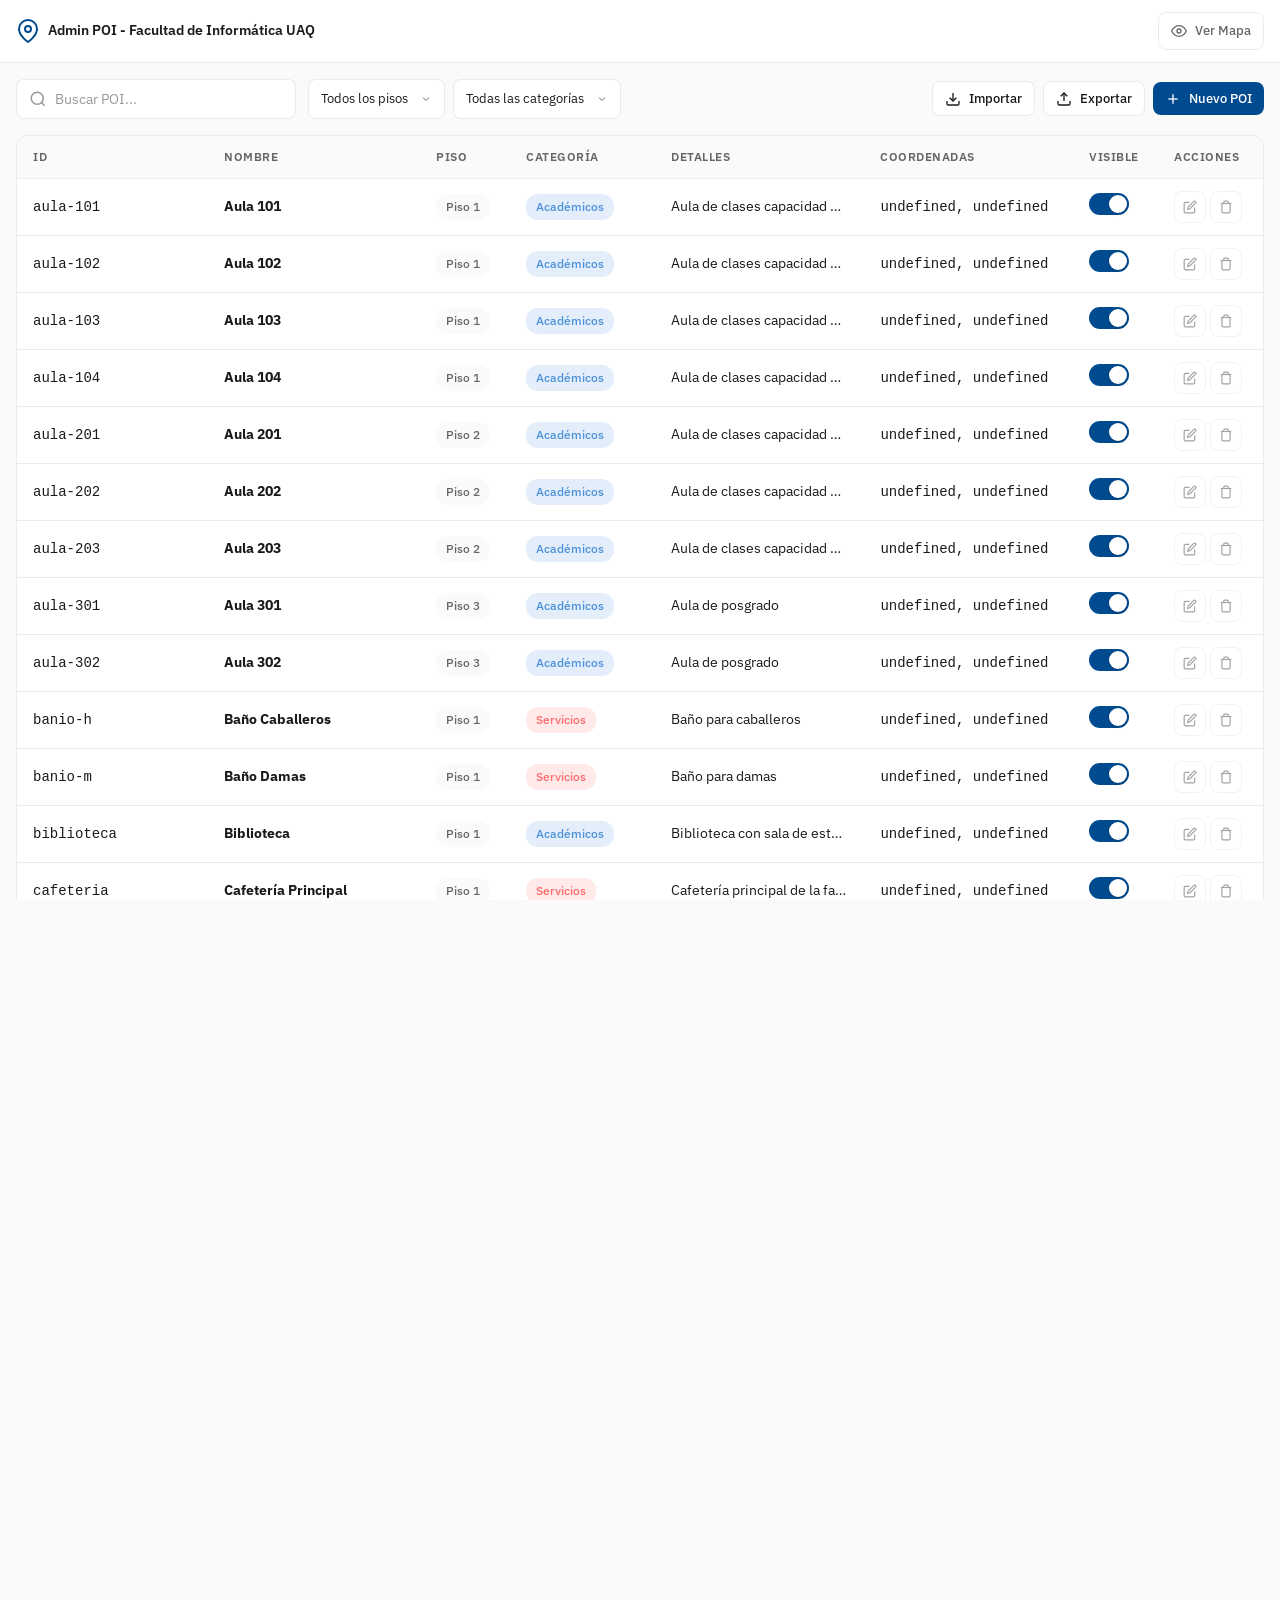
==== admin.html @ 95fe3b07 "first commit" ====
<!DOCTYPE html>
<html lang="es">
<head>
  <meta charset="UTF-8">
  <meta name="viewport" content="width=device-width, initial-scale=1.0">
  <title>Administración POI - Facultad de Informática UAQ</title>
  <link rel="preconnect" href="https://fonts.googleapis.com">
  <link rel="preconnect" href="https://fonts.gstatic.com" crossorigin>
  <link href="https://fonts.googleapis.com/css2?family=IBM+Plex+Sans:wght@400;500;600&display=swap" rel="stylesheet">
  <link rel="stylesheet" href="css/styles.css">
  <link rel="stylesheet" href="css/admin.css">
  <link rel="icon" href="data:image/svg+xml,<svg xmlns='http://www.w3.org/2000/svg' viewBox='0 0 100 100'><text y='.9em' font-size='90'>⚙️</text></svg>">
</head>
<body>
  <div class="admin-app" id="adminApp">
    <!-- Header -->
    <header class="admin-header">
      <div class="admin-header-content">
        <div class="admin-brand">
          <svg viewBox="0 0 24 24" width="24" height="24" fill="none" stroke="currentColor" stroke-width="2">
            <path d="M21 10c0 7-9 13-9 13s-9-6-9-13a9 9 0 0 1 18 0z"/>
            <circle cx="12" cy="10" r="3"/>
          </svg>
          <span>Admin POI - Facultad de Informática UAQ</span>
        </div>
        <div class="admin-actions">
          <a href="index.html" class="admin-btn admin-btn-outline">
            <svg viewBox="0 0 24 24" width="16" height="16" fill="none" stroke="currentColor" stroke-width="2">
              <path d="M1 12s4-8 11-8 11 8 11 8-4 8-11 8-11-8-11-8z"/>
              <circle cx="12" cy="12" r="3"/>
            </svg>
            Ver Mapa
          </a>
        </div>
      </div>
    </header>

    <!-- Main Content -->
    <main class="admin-main">
      <!-- Toolbar -->
      <div class="admin-toolbar">
        <div class="admin-toolbar-left">
          <div class="admin-search">
            <svg viewBox="0 0 24 24" width="18" height="18" fill="none" stroke="currentColor" stroke-width="2">
              <circle cx="11" cy="11" r="8"/>
              <line x1="21" y1="21" x2="16.65" y2="16.65"/>
            </svg>
            <input type="text" id="adminSearchInput" placeholder="Buscar POI...">
          </div>
          <div class="admin-filters">
            <select id="filterFloor" class="admin-select">
              <option value="all">Todos los pisos</option>
              <option value="1">Piso 1</option>
              <option value="2">Piso 2</option>
              <option value="3">Piso 3</option>
            </select>
            <select id="filterCategory" class="admin-select">
              <option value="all">Todas las categorías</option>
              <option value="servicios">Servicios</option>
              <option value="academicos">Académicos</option>
              <option value="administrativos">Administrativos</option>
              <option value="comunes">Áreas comunes</option>
              <option value="otros">Otros</option>
            </select>
          </div>
        </div>
        <div class="admin-toolbar-right">
          <button class="admin-btn admin-btn-secondary" id="importBtn">
            <svg viewBox="0 0 24 24" width="16" height="16" fill="none" stroke="currentColor" stroke-width="2">
              <path d="M21 15v4a2 2 0 0 1-2 2H5a2 2 0 0 1-2-2v-4"/>
              <polyline points="7 10 12 15 17 10"/>
              <line x1="12" y1="15" x2="12" y2="3"/>
            </svg>
            Importar
          </button>
          <button class="admin-btn admin-btn-secondary" id="exportBtn">
            <svg viewBox="0 0 24 24" width="16" height="16" fill="none" stroke="currentColor" stroke-width="2">
              <path d="M21 15v4a2 2 0 0 1-2 2H5a2 2 0 0 1-2-2v-4"/>
              <polyline points="17 8 12 3 7 8"/>
              <line x1="12" y1="3" x2="12" y2="15"/>
            </svg>
            Exportar
          </button>
          <button class="admin-btn admin-btn-primary" id="addPOIBtn">
            <svg viewBox="0 0 24 24" width="16" height="16" fill="none" stroke="currentColor" stroke-width="2">
              <line x1="12" y1="5" x2="12" y2="19"/>
              <line x1="5" y1="12" x2="19" y2="12"/>
            </svg>
            Nuevo POI
          </button>
        </div>
      </div>

      <!-- POI Table -->
      <div class="admin-table-container">
        <table class="admin-table" id="poiTable">
          <thead>
            <tr>
              <th class="sortable" data-sort="id">ID</th>
              <th class="sortable" data-sort="nombre">Nombre</th>
              <th class="sortable" data-sort="piso">Piso</th>
              <th class="sortable" data-sort="categoria">Categoría</th>
              <th>Detalles</th>
              <th>Coordenadas</th>
              <th>Visible</th>
              <th>Acciones</th>
            </tr>
          </thead>
          <tbody id="poiTableBody">
          </tbody>
        </table>
      </div>

      <!-- Empty State -->
      <div class="admin-empty" id="emptyState" style="display: none;">
        <svg viewBox="0 0 24 24" width="48" height="48" fill="none" stroke="currentColor" stroke-width="1.5">
          <path d="M21 10c0 7-9 13-9 13s-9-6-9-13a9 9 0 0 1 18 0z"/>
          <circle cx="12" cy="10" r="3"/>
        </svg>
        <h3>No hay puntos de interés</h3>
        <p>Comienza agregando tu primer POI</p>
        <button class="admin-btn admin-btn-primary" id="emptyAddBtn">
          <svg viewBox="0 0 24 24" width="16" height="16" fill="none" stroke="currentColor" stroke-width="2">
            <line x1="12" y1="5" x2="12" y2="19"/>
            <line x1="5" y1="12" x2="19" y2="12"/>
          </svg>
          Agregar POI
        </button>
      </div>
    </main>

    <!-- Modal Form -->
    <div class="admin-modal" id="poiModal">
      <div class="admin-modal-backdrop" id="modalBackdrop"></div>
      <div class="admin-modal-content">
        <div class="admin-modal-header">
          <h2 id="modalTitle">Nuevo Punto de Interés</h2>
          <button class="admin-modal-close" id="modalClose">
            <svg viewBox="0 0 24 24" width="20" height="20" fill="none" stroke="currentColor" stroke-width="2">
              <line x1="18" y1="6" x2="6" y2="18"/>
              <line x1="6" y1="6" x2="18" y2="18"/>
            </svg>
          </button>
        </div>
        <form class="admin-form" id="poiForm">
          <input type="hidden" id="poiId">
          
          <div class="admin-form-row">
            <div class="admin-form-group">
              <label for="poiNombre">Nombre *</label>
              <input type="text" id="poiNombre" required placeholder="Ej: Cafetería Principal">
            </div>
            <div class="admin-form-group">
              <label for="poiPiso">Piso *</label>
              <select id="poiPiso" required>
                <option value="">Seleccionar...</option>
                <option value="1">Piso 1</option>
                <option value="2">Piso 2</option>
                <option value="3">Piso 3</option>
              </select>
            </div>
          </div>
          
          <div class="admin-form-group">
            <label for="poiCategoria">Categoría *</label>
            <select id="poiCategoria" required>
              <option value="">Seleccionar...</option>
              <option value="servicios">Servicios</option>
              <option value="academicos">Académicos</option>
              <option value="administrativos">Administrativos</option>
              <option value="comunes">Áreas comunes</option>
              <option value="otros">Otros</option>
            </select>
          </div>
          
          <div class="admin-form-group">
            <label for="poiDetalles">Detalles</label>
            <textarea id="poiDetalles" rows="3" placeholder="Descripción detallada del punto de interés..."></textarea>
          </div>
          
          <div class="admin-form-row">
            <div class="admin-form-group">
              <label for="poiCoordX">Coordenada X *</label>
              <input type="number" id="poiCoordX" required placeholder="0-800" min="0" max="800">
            </div>
            <div class="admin-form-group">
              <label for="poiCoordY">Coordenada Y *</label>
              <input type="number" id="poiCoordY" required placeholder="0-600" min="0" max="600">
            </div>
          </div>
          
          <div class="admin-form-group admin-form-inline">
            <label class="admin-checkbox">
              <input type="checkbox" id="poiVisible" checked>
              <span class="admin-checkbox-mark"></span>
              <span>Visible en el mapa</span>
            </label>
          </div>
          
          <div class="admin-form-actions">
            <button type="button" class="admin-btn admin-btn-outline" id="cancelBtn">Cancelar</button>
            <button type="submit" class="admin-btn admin-btn-primary">Guardar</button>
          </div>
        </form>
      </div>
    </div>

    <!-- Delete Confirmation Modal -->
    <div class="admin-modal" id="deleteModal">
      <div class="admin-modal-backdrop" id="deleteBackdrop"></div>
      <div class="admin-modal-content admin-modal-sm">
        <div class="admin-modal-header">
          <h2>Confirmar eliminación</h2>
        </div>
        <div class="admin-modal-body">
          <p>¿Estás seguro de eliminar el punto de interés <strong id="deletePoiName"></strong>?</p>
          <p class="admin-text-muted">Esta acción no se puede deshacer.</p>
        </div>
        <div class="admin-modal-footer">
          <button class="admin-btn admin-btn-outline" id="cancelDeleteBtn">Cancelar</button>
          <button class="admin-btn admin-btn-danger" id="confirmDeleteBtn">Eliminar</button>
        </div>
      </div>
    </div>

    <!-- Hidden file input for import -->
    <input type="file" id="importFile" accept=".json" style="display: none;">
  </div>

  <script src="js/data.js"></script>
  <script src="js/admin.js"></script>
</body>
</html>
---- css/styles.css ----
@import url('https://fonts.googleapis.com/css2?family=IBM+Plex+Sans:wght@400;500;600&display=swap');

:root {
  --uaq-blue: #004A8F;
  --bg-map: #FAFAFA;
  --structure-light: #E0E0E0;
  --structure-mid: #BDBDBD;
  --text-primary: #1A1A1A;
  --text-secondary: #666666;
  --text-muted: #999999;
  --cat-servicios: #FF6B6B;
  --cat-academicos: #4A90D9;
  --cat-administrativos: #9B59B6;
  --cat-comunes: #5CB85C;
  --cat-otros: #F5A623;
  --surface: #FFFFFF;
  --border: rgba(0, 0, 0, 0.08);
  --shadow: rgba(0, 0, 0, 0.12);
  --shadow-lg: rgba(0, 0, 0, 0.16);
  
  --radius-sm: 6px;
  --radius-md: 8px;
  --radius-lg: 12px;
  --radius-xl: 16px;
  
  --space-1: 4px;
  --space-2: 8px;
  --space-3: 12px;
  --space-4: 16px;
  --space-5: 24px;
  --space-6: 32px;
  --space-7: 48px;
  
  --font-family: 'IBM Plex Sans', system-ui, -apple-system, sans-serif;
  --font-mono: 'IBM Plex Mono', monospace;
  
  --z-map: 1;
  --z-ui: 100;
  --z-popup: 200;
  --z-modal: 300;
  
  --transition-fast: 150ms ease;
  --transition-normal: 250ms ease;
  --transition-slow: 350ms cubic-bezier(0.16, 1, 0.3, 1);
}

*, *::before, *::after {
  box-sizing: border-box;
  margin: 0;
  padding: 0;
}

html, body {
  height: 100%;
  overflow: hidden;
  margin: 0;
  padding: 0;
}

body {
  font-family: var(--font-family);
  font-size: 14px;
  line-height: 1.5;
  color: var(--text-primary);
  background: var(--bg-map);
  -webkit-font-smoothing: antialiased;
  -moz-osx-font-smoothing: grayscale;
}

.app {
  position: relative;
  width: 100%;
  height: 100%;
  display: flex;
  flex-direction: column;
}

/* ============================================
   MAPA - Leaflet Container
   ============================================ */

.map-container {
  position: absolute;
  inset: 0;
  z-index: var(--z-map);
}

#mapContainer {
  width: 100vw;
  height: 100vh;
}

/* Leaflet specific overrides */
.leaflet-container {
  width: 100vw;
  height: 100vh;
  font-family: var(--font-family);
}

.leaflet-tile-pane {
  filter: saturate(0.9) contrast(0.95);
}

.leaflet-control-attribution {
  background: rgba(255, 255, 255, 0.85);
  font-size: 9px;
  padding: 2px 6px;
  border-radius: 4px 0 0 0;
}

.leaflet-control-attribution a {
  color: var(--uaq-blue);
  text-decoration: none;
}

.leaflet-control-attribution a:hover {
  text-decoration: underline;
}

.map-svg {
  width: 100%;
  height: 100%;
  display: block;
}

.map-transform {
  transition: transform var(--transition-slow);
  transform-origin: center center;
}

/* Grid pattern */
.grid-pattern {
  stroke: var(--structure-light);
  stroke-width: 0.5;
  fill: none;
}

/* Building structure */
.building-outline {
  fill: var(--surface);
  stroke: var(--structure-mid);
  stroke-width: 2;
}

.floor-area {
  fill: var(--structure-light);
  opacity: 0.5;
}

.floor-area.active {
  fill: rgba(0, 74, 143, 0.08);
  stroke: var(--uaq-blue);
  stroke-width: 2;
  opacity: 1;
}

.floor-label {
  font-family: var(--font-family);
  font-size: 48px;
  font-weight: 600;
  fill: var(--text-muted);
  opacity: 0.15;
  pointer-events: none;
}

.floor-wall {
  fill: none;
  stroke: var(--structure-mid);
  stroke-width: 3;
}

.floor-door {
  fill: var(--surface);
  stroke: var(--structure-mid);
  stroke-width: 2;
}

/* POI Markers */
.poi-marker {
  cursor: pointer;
  transition: transform var(--transition-fast), opacity var(--transition-fast);
  transform-origin: center;
}

.poi-marker circle {
  transition: r var(--transition-fast), fill var(--transition-fast);
}

.poi-marker:hover circle {
  r: 16;
}

.poi-marker.hidden {
  opacity: 0;
  pointer-events: none;
}

.poi-marker.active {
  opacity: 1;
}

.poi-marker.highlight {
  animation: poi-pulse 1.5s ease-in-out infinite;
}

@keyframes poi-pulse {
  0%, 100% { transform: scale(1); }
  50% { transform: scale(1.15); }
}

/* Category colors */
.poi-servicios { fill: var(--cat-servicios); }
.poi-academicos { fill: var(--cat-academicos); }
.poi-administrativos { fill: var(--cat-administrativos); }
.poi-comunes { fill: var(--cat-comunes); }
.poi-otros { fill: var(--cat-otros); }

/* Tooltip hover */
.poi-tooltip {
  position: absolute;
  background: var(--text-primary);
  color: var(--surface);
  padding: var(--space-1) var(--space-2);
  border-radius: var(--radius-sm);
  font-size: 12px;
  font-weight: 500;
  white-space: nowrap;
  pointer-events: none;
  opacity: 0;
  transform: translateY(4px);
  transition: opacity var(--transition-fast), transform var(--transition-fast);
  z-index: calc(var(--z-popup) - 1);
}

.poi-marker:hover .poi-tooltip {
  opacity: 1;
  transform: translateY(0);
}

/* ============================================
   UI Layer - Floating Controls
   ============================================ */

.ui-layer {
  position: fixed;
  top: 0;
  left: 0;
  right: 0;
  z-index: var(--z-ui);
  pointer-events: none;
  padding: var(--space-4);
  display: flex;
  flex-direction: column;
  gap: var(--space-3);
}

.ui-layer > * {
  pointer-events: auto;
}

/* ============================================
   Search Bar
   ============================================ */

.search-container {
  position: relative;
  width: 100%;
  max-width: 360px;
  margin: 0 auto;
  flex-shrink: 0;
}

.search-box {
  display: flex;
  align-items: center;
  gap: var(--space-2);
  background: var(--surface);
  border: 1px solid var(--border);
  border-radius: var(--radius-md);
  padding: 0 var(--space-3);
  height: 44px;
  box-shadow: 0 2px 8px var(--shadow);
  transition: box-shadow var(--transition-fast), border-color var(--transition-fast);
}

.search-box:focus-within {
  box-shadow: 0 4px 16px var(--shadow);
  border-color: var(--uaq-blue);
}

.search-icon {
  width: 20px;
  height: 20px;
  color: var(--text-muted);
  flex-shrink: 0;
}

.search-input {
  flex: 1;
  border: none;
  outline: none;
  font-family: var(--font-family);
  font-size: 14px;
  color: var(--text-primary);
  background: transparent;
}

.search-input::placeholder {
  color: var(--text-muted);
}

.search-clear {
  width: 20px;
  height: 20px;
  border: none;
  background: none;
  color: var(--text-muted);
  cursor: pointer;
  opacity: 0;
  transition: opacity var(--transition-fast);
  display: flex;
  align-items: center;
  justify-content: center;
}

.search-clear.visible {
  opacity: 1;
}

.search-clear:hover {
  color: var(--text-primary);
}

/* Autocomplete dropdown */
.search-dropdown {
  position: absolute;
  top: calc(100% + var(--space-2));
  left: 0;
  right: 0;
  background: var(--surface);
  border: 1px solid var(--border);
  border-radius: var(--radius-md);
  box-shadow: 0 8px 32px var(--shadow-lg);
  max-height: 240px;
  overflow-y: auto;
  opacity: 0;
  visibility: hidden;
  transform: translateY(-8px);
  transition: opacity var(--transition-fast), transform var(--transition-fast), visibility var(--transition-fast);
  z-index: calc(var(--z-ui) + 1);
}

.search-dropdown.visible {
  opacity: 1;
  visibility: visible;
  transform: translateY(0);
}

.search-result {
  display: flex;
  align-items: center;
  gap: var(--space-2);
  padding: var(--space-2) var(--space-3);
  cursor: pointer;
  transition: background var(--transition-fast);
}

.search-result:hover,
.search-result.selected {
  background: var(--bg-map);
}

.search-result + .search-result {
  border-top: 1px solid var(--border);
}

.search-result-dot {
  width: 8px;
  height: 8px;
  border-radius: 50%;
  flex-shrink: 0;
}

.search-result-text {
  flex: 1;
  font-size: 13px;
}

.search-result-meta {
  font-size: 11px;
  color: var(--text-muted);
}

/* ============================================
   Floor Filters
   ============================================ */

.floors-container {
  display: flex;
  justify-content: center;
  gap: var(--space-2);
  flex-wrap: wrap;
}

.floor-chip {
  display: inline-flex;
  align-items: center;
  gap: var(--space-1);
  padding: var(--space-1) var(--space-3);
  border-radius: 20px;
  font-size: 13px;
  font-weight: 500;
  color: var(--text-secondary);
  background: var(--surface);
  border: 1px solid var(--border);
  cursor: pointer;
  transition: all var(--transition-fast);
}

.floor-chip:hover {
  border-color: var(--uaq-blue);
  color: var(--uaq-blue);
}

.floor-chip.active {
  background: var(--uaq-blue);
  border-color: var(--uaq-blue);
  color: white;
}

/* ============================================
   Categories Glossary (Glosario)
   ============================================ */

.glossary {
  position: absolute;
  top: var(--space-4);
  left: var(--space-4);
  background: rgba(255, 255, 255, 0.98);
  backdrop-filter: blur(12px);
  border-radius: var(--radius-xl);
  box-shadow: 
    0 4px 24px rgba(0, 0, 0, 0.08),
    0 1px 3px rgba(0, 0, 0, 0.05);
  padding: var(--space-4);
  max-width: 240px;
  pointer-events: auto;
  border: 1px solid rgba(0, 0, 0, 0.05);
}

.glossary-header {
  display: flex;
  align-items: center;
  justify-content: space-between;
  margin-bottom: var(--space-3);
  padding-bottom: var(--space-3);
  border-bottom: 2px solid var(--bg-map);
}

.glossary-title {
  font-size: 14px;
  font-weight: 600;
  color: var(--text-secondary);
  text-transform: uppercase;
  letter-spacing: 0.5px;
}

.glossary-toggle {
  display: none;
  width: 28px;
  height: 28px;
  border: none;
  background: var(--bg-map);
  border-radius: var(--radius-sm);
  color: var(--text-secondary);
  cursor: pointer;
  align-items: center;
  justify-content: center;
}

.glossary-content {
  display: flex;
  flex-direction: column;
  gap: var(--space-2);
}

.category-item {
  display: flex;
  align-items: center;
  gap: var(--space-2);
  padding: var(--space-2);
  border-radius: var(--radius-sm);
  cursor: pointer;
  transition: background var(--transition-fast);
  user-select: none;
}

.category-item:hover {
  background: var(--bg-map);
}

.category-item.active {
  background: var(--bg-map);
}

.category-dot {
  width: 12px;
  height: 12px;
  border-radius: 50%;
  flex-shrink: 0;
}

.category-dot.servicios { background: var(--cat-servicios); }
.category-dot.academicos { background: var(--cat-academicos); }
.category-dot.administrativos { background: var(--cat-administrativos); }
.category-dot.comunes { background: var(--cat-comunes); }
.category-dot.otros { background: var(--cat-otros); }

.category-item.active .category-dot {
  box-shadow: 0 0 0 3px rgba(255, 255, 255, 0.6);
}

.category-label {
  flex: 1;
  font-size: 13px;
  font-weight: 500;
  color: var(--text-primary);
}

.category-count {
  font-size: 11px;
  font-weight: 500;
  color: var(--text-muted);
  background: var(--bg-map);
  padding: 2px 6px;
  border-radius: 10px;
}

/* ============================================
   Zoom Controls
   ============================================ */

.zoom-controls {
  position: absolute;
  bottom: var(--space-5);
  right: var(--space-4);
  display: flex;
  flex-direction: column;
  gap: var(--space-2);
  z-index: var(--z-ui);
  pointer-events: auto;
  background: rgba(255, 255, 255, 0.95);
  backdrop-filter: blur(8px);
  padding: var(--space-2);
  border-radius: var(--radius-lg);
  box-shadow: 0 4px 20px rgba(0, 0, 0, 0.12);
  border: 1px solid rgba(0, 0, 0, 0.05);
}

.zoom-btn {
  width: 44px;
  height: 44px;
  border: none;
  background: linear-gradient(135deg, #ffffff 0%, #f8f9fa 100%);
  border-radius: 50%;
  box-shadow: 0 2px 8px rgba(0, 0, 0, 0.08);
  color: #444;
  cursor: pointer;
  display: flex;
  align-items: center;
  justify-content: center;
  transition: all var(--transition-fast);
}

.zoom-btn:hover {
  color: var(--uaq-blue);
  box-shadow: 0 4px 16px var(--shadow-lg);
}

.zoom-btn:active {
  transform: scale(0.95);
}

.zoom-btn:disabled {
  opacity: 0.4;
  cursor: not-allowed;
}

.zoom-btn svg {
  width: 20px;
  height: 20px;
}

.zoom-level {
  text-align: center;
  font-size: 11px;
  font-weight: 500;
  color: var(--text-muted);
}

/* ============================================
   POI Popup
   ============================================ */

.popup {
  position: absolute;
  background: var(--surface);
  border-radius: var(--radius-lg);
  box-shadow: 0 8px 40px var(--shadow-lg);
  width: 260px;
  padding: var(--space-4);
  z-index: var(--z-popup);
  opacity: 0;
  visibility: hidden;
  transform: scale(0.95) translateY(8px);
  transition: all var(--transition-normal);
  pointer-events: none;
}

.popup.visible {
  opacity: 1;
  visibility: visible;
  transform: scale(1) translateY(0);
  pointer-events: auto;
}

.popup-close {
  position: absolute;
  top: var(--space-2);
  right: var(--space-2);
  width: 28px;
  height: 28px;
  border: none;
  background: var(--bg-map);
  border-radius: 50%;
  color: var(--text-muted);
  cursor: pointer;
  display: flex;
  align-items: center;
  justify-content: center;
  transition: all var(--transition-fast);
}

.popup-close:hover {
  background: var(--structure-light);
  color: var(--text-primary);
}

.popup-header {
  display: flex;
  align-items: flex-start;
  gap: var(--space-3);
  margin-bottom: var(--space-3);
}

.popup-icon {
  width: 40px;
  height: 40px;
  border-radius: var(--radius-md);
  display: flex;
  align-items: center;
  justify-content: center;
  flex-shrink: 0;
}

.popup-icon svg {
  width: 24px;
  height: 24px;
  color: white;
}

.popup-title {
  font-size: 16px;
  font-weight: 600;
  color: var(--text-primary);
  line-height: 1.3;
}

.popup-floor {
  display: inline-flex;
  align-items: center;
  gap: var(--space-1);
  margin-top: var(--space-1);
}

.popup-floor-badge {
  font-size: 11px;
  font-weight: 600;
  color: white;
  background: var(--uaq-blue);
  padding: 2px 8px;
  border-radius: 10px;
}

.popup-details {
  font-size: 13px;
  color: var(--text-secondary);
  line-height: 1.6;
}

/* Popup arrow */
.popup-arrow {
  position: absolute;
  width: 0;
  height: 0;
  border-style: solid;
}

.popup-arrow.top {
  border-width: 0 8px 8px 8px;
  border-color: transparent transparent var(--surface) transparent;
  top: -8px;
  left: 50%;
  transform: translateX(-50%);
}

/* ============================================
   Responsive
   ============================================ */

@media (max-width: 768px) {
  .ui-layer {
    padding: var(--space-3);
    gap: var(--space-3);
  }
  
  .search-container {
    max-width: 100%;
  }
  
  .glossary {
    position: fixed;
    top: auto;
    bottom: 0;
    left: 0;
    right: 0;
    max-width: 100%;
    border-radius: var(--radius-xl) var(--radius-xl) 0 0;
    transform: translateY(calc(100% - 56px));
    transition: transform var(--transition-slow);
    z-index: calc(var(--z-ui) + 10);
  }
  
  .glossary.expanded {
    transform: translateY(0);
  }
  
  .glossary-toggle {
    display: flex;
  }
  
  .glossary-title {
    flex: 1;
  }
  
  .glossary-content {
    max-height: 40vh;
    overflow-y: auto;
    padding-top: var(--space-2);
  }
  
  .glossary-indicator {
    position: absolute;
    top: var(--space-2);
    left: 50%;
    transform: translateX(-50%);
    width: 32px;
    height: 4px;
    background: var(--structure-mid);
    border-radius: 2px;
  }
  
  .zoom-controls {
    bottom: auto;
    top: 100px;
    right: var(--space-3);
  }
  
  .floors-container {
    justify-content: flex-start;
    overflow-x: auto;
    padding-bottom: var(--space-1);
    flex-wrap: nowrap;
    -webkit-overflow-scrolling: touch;
  }
  
  .floor-chip {
    flex-shrink: 0;
  }
  
  .popup {
    position: fixed;
    bottom: 0;
    left: 0;
    right: 0;
    width: 100%;
    border-radius: var(--radius-xl) var(--radius-xl) 0 0;
    transform: translateY(100%);
  }
  
  .popup.visible {
    transform: translateY(0);
  }
  
  .popup-arrow {
    display: none;
  }
}

/* Small screens */
@media (max-width: 480px) {
  .search-box {
    height: 40px;
  }
  
  .popup {
    width: 100%;
    padding: var(--space-3);
  }
}

/* Large screens */
@media (min-width: 1200px) {
  .glossary {
    max-width: 260px;
    padding: var(--space-4);
  }
  
  .category-label {
    font-size: 14px;
  }
  
  .search-container {
    max-width: 420px;
  }
  
  .search-box {
    height: 48px;
  }
}

/* ============================================
   Animations
   ============================================ */

@keyframes fadeIn {
  from { opacity: 0; }
  to { opacity: 1; }
}

@keyframes slideUp {
  from { 
    opacity: 0;
    transform: translateY(20px);
  }
  to { 
    opacity: 1;
    transform: translateY(0);
  }
}

@keyframes scaleIn {
  from { 
    opacity: 0;
    transform: scale(0.9);
  }
  to { 
    opacity: 1;
    transform: scale(1);
  }
}

/* Entrance animations */
.app-loaded .glossary {
  animation: slideUp 0.5s ease backwards;
}

.app-loaded .search-container {
  animation: slideUp 0.5s ease 0.1s backwards;
}

.app-loaded .floors-container {
  animation: slideUp 0.5s ease 0.15s backwards;
}

.app-loaded .zoom-controls {
  animation: fadeIn 0.5s ease 0.2s backwards;
}

/* ============================================
   Utility Classes
   ============================================ */

.sr-only {
  position: absolute;
  width: 1px;
  height: 1px;
  padding: 0;
  margin: -1px;
  overflow: hidden;
  clip: rect(0, 0, 0, 0);
  white-space: nowrap;
  border: 0;
}

.truncate {
  overflow: hidden;
  text-overflow: ellipsis;
  white-space: nowrap;
}

/* Scrollbar styling */
::-webkit-scrollbar {
  width: 6px;
  height: 6px;
}

::-webkit-scrollbar-track {
  background: transparent;
}

::-webkit-scrollbar-thumb {
  background: var(--structure-mid);
  border-radius: 3px;
}

::-webkit-scrollbar-thumb:hover {
  background: var(--text-muted);
}

/* ============================================
   Leaflet Custom Markers - Mejorados
   ============================================ */

.custom-poi-marker {
  background: transparent !important;
  border: none !important;
}

.marker-wrapper {
  position: relative;
  display: flex;
  flex-direction: column;
  align-items: center;
}

.marker-pin {
  cursor: pointer;
  transition: transform 0.2s cubic-bezier(0.34, 1.56, 0.64, 1);
}

.marker-pin:hover {
  transform: rotate(-45deg) scale(1.15);
}

.marker-pulse {
  pointer-events: none;
  animation: marker-pulse 2s ease-out infinite;
}

@keyframes marker-pulse {
  0% {
    transform: scale(1);
    opacity: 0.4;
  }
  100% {
    transform: scale(2);
    opacity: 0;
  }
}

/* leafet custom popup styles - Premium */
.custom-popup-wrapper .leaflet-popup-content-wrapper {
  background: rgba(255, 255, 255, 0.99);
  backdrop-filter: blur(16px);
  border-radius: 16px;
  box-shadow: 
    0 8px 32px rgba(0, 0, 0, 0.12),
    0 2px 8px rgba(0, 0, 0, 0.06);
  padding: 0;
  border: 1px solid rgba(0, 0, 0, 0.06);
  overflow: hidden;
}

.custom-popup-wrapper .leaflet-popup-content {
  margin: 0;
  padding: 0;
}

.custom-popup-wrapper .leaflet-popup-tip {
  background: rgba(255, 255, 255, 0.99);
  box-shadow: none;
}

.custom-popup-wrapper .leaflet-popup-close-button {
  color: #888 !important;
  font-size: 24px !important;
  width: 32px !important;
  height: 32px !important;
  top: 8px !important;
  right: 8px !important;
  display: flex;
  align-items: center;
  justify-content: center;
  background: #f5f5f5;
  border-radius: 50%;
  transition: all 0.2s ease;
}

.custom-popup-wrapper .leaflet-popup-close-button:hover {
  color: #333 !important;
  background: #eee;
  transform: rotate(90deg);
}

/* leafet controls - Hidden default */
.leaflet-control-zoom {
  display: none !important;
}

.leaflet-control-attribution {
  background: rgba(255, 255, 255, 0.9);
  backdrop-filter: blur(4px);
}

.leaflet-control-scale-line {
  border-color: var(--text-muted);
  font-size: 10px;
}
---- css/admin.css ----
/* ============================================
   Admin Panel Styles
   ============================================ */

.admin-app {
  min-height: 100vh;
  display: flex;
  flex-direction: column;
  background: var(--bg-map);
}

/* ============================================
   Header
   ============================================ */

.admin-header {
  background: var(--surface);
  border-bottom: 1px solid var(--border);
  position: sticky;
  top: 0;
  z-index: 50;
}

.admin-header-content {
  max-width: 1400px;
  margin: 0 auto;
  padding: var(--space-3) var(--space-4);
  display: flex;
  align-items: center;
  justify-content: space-between;
}

.admin-brand {
  display: flex;
  align-items: center;
  gap: var(--space-2);
  font-weight: 600;
  color: var(--text-primary);
}

.admin-brand svg {
  color: var(--uaq-blue);
}

.admin-actions {
  display: flex;
  gap: var(--space-2);
}

/* ============================================
   Buttons
   ============================================ */

.admin-btn {
  display: inline-flex;
  align-items: center;
  gap: var(--space-2);
  padding: var(--space-2) var(--space-3);
  border-radius: var(--radius-md);
  font-family: var(--font-family);
  font-size: 13px;
  font-weight: 500;
  cursor: pointer;
  transition: all var(--transition-fast);
  border: none;
  text-decoration: none;
}

.admin-btn-primary {
  background: var(--uaq-blue);
  color: white;
}

.admin-btn-primary:hover {
  background: #003d73;
}

.admin-btn-secondary {
  background: var(--surface);
  color: var(--text-primary);
  border: 1px solid var(--border);
}

.admin-btn-secondary:hover {
  border-color: var(--uaq-blue);
  color: var(--uaq-blue);
}

.admin-btn-outline {
  background: transparent;
  color: var(--text-secondary);
  border: 1px solid var(--border);
}

.admin-btn-outline:hover {
  border-color: var(--uaq-blue);
  color: var(--uaq-blue);
  background: rgba(0, 74, 143, 0.05);
}

.admin-btn-danger {
  background: #dc3545;
  color: white;
}

.admin-btn-danger:hover {
  background: #c82333;
}

.admin-btn-sm {
  padding: var(--space-1) var(--space-2);
  font-size: 12px;
}

.admin-btn-icon {
  width: 32px;
  height: 32px;
  padding: 0;
  justify-content: center;
}

/* ============================================
   Main Content
   ============================================ */

.admin-main {
  flex: 1;
  padding: var(--space-4);
  max-width: 1400px;
  margin: 0 auto;
  width: 100%;
}

/* ============================================
   Toolbar
   ============================================ */

.admin-toolbar {
  display: flex;
  align-items: center;
  justify-content: space-between;
  gap: var(--space-4);
  margin-bottom: var(--space-4);
  flex-wrap: wrap;
}

.admin-toolbar-left {
  display: flex;
  align-items: center;
  gap: var(--space-3);
  flex-wrap: wrap;
}

.admin-toolbar-right {
  display: flex;
  align-items: center;
  gap: var(--space-2);
}

.admin-search {
  display: flex;
  align-items: center;
  gap: var(--space-2);
  background: var(--surface);
  border: 1px solid var(--border);
  border-radius: var(--radius-md);
  padding: 0 var(--space-3);
  height: 40px;
  width: 280px;
}

.admin-search svg {
  color: var(--text-muted);
  flex-shrink: 0;
}

.admin-search input {
  flex: 1;
  border: none;
  outline: none;
  font-family: var(--font-family);
  font-size: 14px;
  background: transparent;
}

.admin-search input::placeholder {
  color: var(--text-muted);
}

.admin-filters {
  display: flex;
  gap: var(--space-2);
}

.admin-select {
  height: 40px;
  padding: 0 var(--space-4) 0 var(--space-3);
  border: 1px solid var(--border);
  border-radius: var(--radius-md);
  background: var(--surface);
  font-family: var(--font-family);
  font-size: 13px;
  color: var(--text-primary);
  cursor: pointer;
  appearance: none;
  background-image: url("data:image/svg+xml,%3Csvg xmlns='http://www.w3.org/2000/svg' width='12' height='12' viewBox='0 0 24 24' fill='none' stroke='%23666' stroke-width='2'%3E%3Cpolyline points='6 9 12 15 18 9'/%3E%3C/svg%3E");
  background-repeat: no-repeat;
  background-position: right 12px center;
  padding-right: 36px;
}

.admin-select:focus {
  outline: none;
  border-color: var(--uaq-blue);
}

/* ============================================
   Table
   ============================================ */

.admin-table-container {
  background: var(--surface);
  border-radius: var(--radius-lg);
  border: 1px solid var(--border);
  overflow: hidden;
}

.admin-table {
  width: 100%;
  border-collapse: collapse;
}

.admin-table th,
.admin-table td {
  padding: var(--space-3) var(--space-4);
  text-align: left;
  border-bottom: 1px solid var(--border);
}

.admin-table th {
  background: var(--bg-map);
  font-size: 12px;
  font-weight: 600;
  color: var(--text-secondary);
  text-transform: uppercase;
  letter-spacing: 0.5px;
}

.admin-table th.sortable {
  cursor: pointer;
  user-select: none;
}

.admin-table th.sortable:hover {
  color: var(--uaq-blue);
}

.admin-table tbody tr {
  transition: background var(--transition-fast);
}

.admin-table tbody tr:hover {
  background: var(--bg-map);
}

.admin-table tbody tr:last-child td {
  border-bottom: none;
}

/* Category badge */
.category-badge {
  display: inline-flex;
  align-items: center;
  gap: var(--space-1);
  padding: 4px 10px;
  border-radius: 12px;
  font-size: 12px;
  font-weight: 500;
}

.category-badge.servicios { background: rgba(255, 107, 107, 0.15); color: #FF6B6B; }
.category-badge.academicos { background: rgba(74, 144, 217, 0.15); color: #4A90D9; }
.category-badge.administrativos { background: rgba(155, 89, 182, 0.15); color: #9B59B6; }
.category-badge.comunes { background: rgba(92, 184, 92, 0.15); color: #5CB85C; }
.category-badge.otros { background: rgba(245, 166, 35, 0.15); color: #F5A623; }

/* Floor badge */
.floor-badge {
  display: inline-flex;
  padding: 4px 10px;
  border-radius: 12px;
  font-size: 12px;
  font-weight: 500;
  background: var(--bg-map);
  color: var(--text-secondary);
}

/* Visibility toggle */
.visibility-toggle {
  width: 40px;
  height: 22px;
  background: var(--structure-light);
  border-radius: 11px;
  position: relative;
  cursor: pointer;
  border: none;
  transition: background var(--transition-fast);
}

.visibility-toggle.active {
  background: var(--uaq-blue);
}

.visibility-toggle::after {
  content: '';
  position: absolute;
  width: 18px;
  height: 18px;
  background: white;
  border-radius: 50%;
  top: 2px;
  left: 2px;
  transition: transform var(--transition-fast);
  box-shadow: 0 1px 3px rgba(0, 0, 0, 0.2);
}

.visibility-toggle.active::after {
  transform: translateX(18px);
}

/* Action buttons in table */
.admin-table-actions {
  display: flex;
  gap: var(--space-1);
}

.admin-table-actions .admin-btn {
  opacity: 0.6;
}

.admin-table-actions .admin-btn:hover {
  opacity: 1;
}

/* ============================================
   Empty State
   ============================================ */

.admin-empty {
  text-align: center;
  padding: var(--space-7);
  color: var(--text-secondary);
}

.admin-empty svg {
  color: var(--structure-mid);
  margin-bottom: var(--space-4);
}

.admin-empty h3 {
  font-size: 18px;
  font-weight: 600;
  margin-bottom: var(--space-2);
  color: var(--text-primary);
}

.admin-empty p {
  margin-bottom: var(--space-4);
}

/* ============================================
   Modal
   ============================================ */

.admin-modal {
  position: fixed;
  inset: 0;
  z-index: 100;
  display: none;
  align-items: center;
  justify-content: center;
}

.admin-modal.visible {
  display: flex;
}

.admin-modal-backdrop {
  position: absolute;
  inset: 0;
  background: rgba(0, 0, 0, 0.5);
}

.admin-modal-content {
  position: relative;
  background: var(--surface);
  border-radius: var(--radius-lg);
  box-shadow: 0 20px 60px rgba(0, 0, 0, 0.2);
  width: 100%;
  max-width: 520px;
  max-height: 90vh;
  overflow-y: auto;
  animation: scaleIn 0.2s ease;
}

.admin-modal-sm {
  max-width: 400px;
}

.admin-modal-header {
  display: flex;
  align-items: center;
  justify-content: space-between;
  padding: var(--space-4);
  border-bottom: 1px solid var(--border);
}

.admin-modal-header h2 {
  font-size: 18px;
  font-weight: 600;
}

.admin-modal-close {
  width: 32px;
  height: 32px;
  border: none;
  background: var(--bg-map);
  border-radius: var(--radius-sm);
  cursor: pointer;
  display: flex;
  align-items: center;
  justify-content: center;
  color: var(--text-muted);
  transition: all var(--transition-fast);
}

.admin-modal-close:hover {
  background: var(--structure-light);
  color: var(--text-primary);
}

.admin-modal-body {
  padding: var(--space-4);
}

.admin-modal-body p {
  margin-bottom: var(--space-2);
}

.admin-text-muted {
  color: var(--text-muted);
  font-size: 13px;
}

.admin-modal-footer {
  display: flex;
  justify-content: flex-end;
  gap: var(--space-2);
  padding: var(--space-4);
  border-top: 1px solid var(--border);
}

/* ============================================
   Form
   ============================================ */

.admin-form {
  padding: var(--space-4);
}

.admin-form-group {
  margin-bottom: var(--space-4);
}

.admin-form-group label {
  display: block;
  font-size: 13px;
  font-weight: 500;
  color: var(--text-secondary);
  margin-bottom: var(--space-1);
}

.admin-form-group input,
.admin-form-group select,
.admin-form-group textarea {
  width: 100%;
  padding: var(--space-2) var(--space-3);
  border: 1px solid var(--border);
  border-radius: var(--radius-md);
  font-family: var(--font-family);
  font-size: 14px;
  color: var(--text-primary);
  background: var(--surface);
  transition: border-color var(--transition-fast);
}

.admin-form-group input:focus,
.admin-form-group select:focus,
.admin-form-group textarea:focus {
  outline: none;
  border-color: var(--uaq-blue);
}

.admin-form-group textarea {
  resize: vertical;
  min-height: 80px;
}

.admin-form-row {
  display: grid;
  grid-template-columns: 1fr 1fr;
  gap: var(--space-4);
}

.admin-form-inline {
  display: flex;
  align-items: center;
}

.admin-checkbox {
  display: flex;
  align-items: center;
  gap: var(--space-2);
  cursor: pointer;
}

.admin-checkbox input {
  display: none;
}

.admin-checkbox-mark {
  width: 20px;
  height: 20px;
  border: 2px solid var(--border);
  border-radius: var(--radius-sm);
  position: relative;
  transition: all var(--transition-fast);
}

.admin-checkbox input:checked + .admin-checkbox-mark {
  background: var(--uaq-blue);
  border-color: var(--uaq-blue);
}

.admin-checkbox input:checked + .admin-checkbox-mark::after {
  content: '';
  position: absolute;
  left: 5px;
  top: 2px;
  width: 6px;
  height: 10px;
  border: solid white;
  border-width: 0 2px 2px 0;
  transform: rotate(45deg);
}

.admin-form-actions {
  display: flex;
  justify-content: flex-end;
  gap: var(--space-2);
  padding-top: var(--space-4);
  border-top: 1px solid var(--border);
  margin-top: var(--space-4);
}

/* ============================================
   Responsive
   ============================================ */

@media (max-width: 1024px) {
  .admin-toolbar {
    flex-direction: column;
    align-items: stretch;
  }
  
  .admin-toolbar-left,
  .admin-toolbar-right {
    justify-content: space-between;
  }
  
  .admin-search {
    flex: 1;
  }
}

@media (max-width: 768px) {
  .admin-main {
    padding: var(--space-3);
  }
  
  .admin-search {
    width: 100%;
  }
  
  .admin-filters {
    width: 100%;
  }
  
  .admin-filters select {
    flex: 1;
  }
  
  .admin-form-row {
    grid-template-columns: 1fr;
  }
  
  .admin-table-container {
    overflow-x: auto;
  }
  
  .admin-table {
    min-width: 800px;
  }
}

@media (max-width: 480px) {
  .admin-header-content {
    flex-direction: column;
    gap: var(--space-2);
  }
  
  .admin-brand {
    font-size: 14px;
  }
  
  .admin-btn span {
    display: none;
  }
  
  .admin-toolbar-right {
    flex-wrap: wrap;
  }
}

/* ============================================
   Toast Notifications
   ============================================ */

.admin-toast {
  position: fixed;
  bottom: var(--space-4);
  right: var(--space-4);
  background: var(--text-primary);
  color: var(--surface);
  padding: var(--space-3) var(--space-4);
  border-radius: var(--radius-md);
  box-shadow: 0 8px 32px rgba(0, 0, 0, 0.2);
  z-index: 200;
  animation: slideUp 0.3s ease;
}

.admin-toast.success {
  background: #28a745;
}

.admin-toast.error {
  background: #dc3545;
}
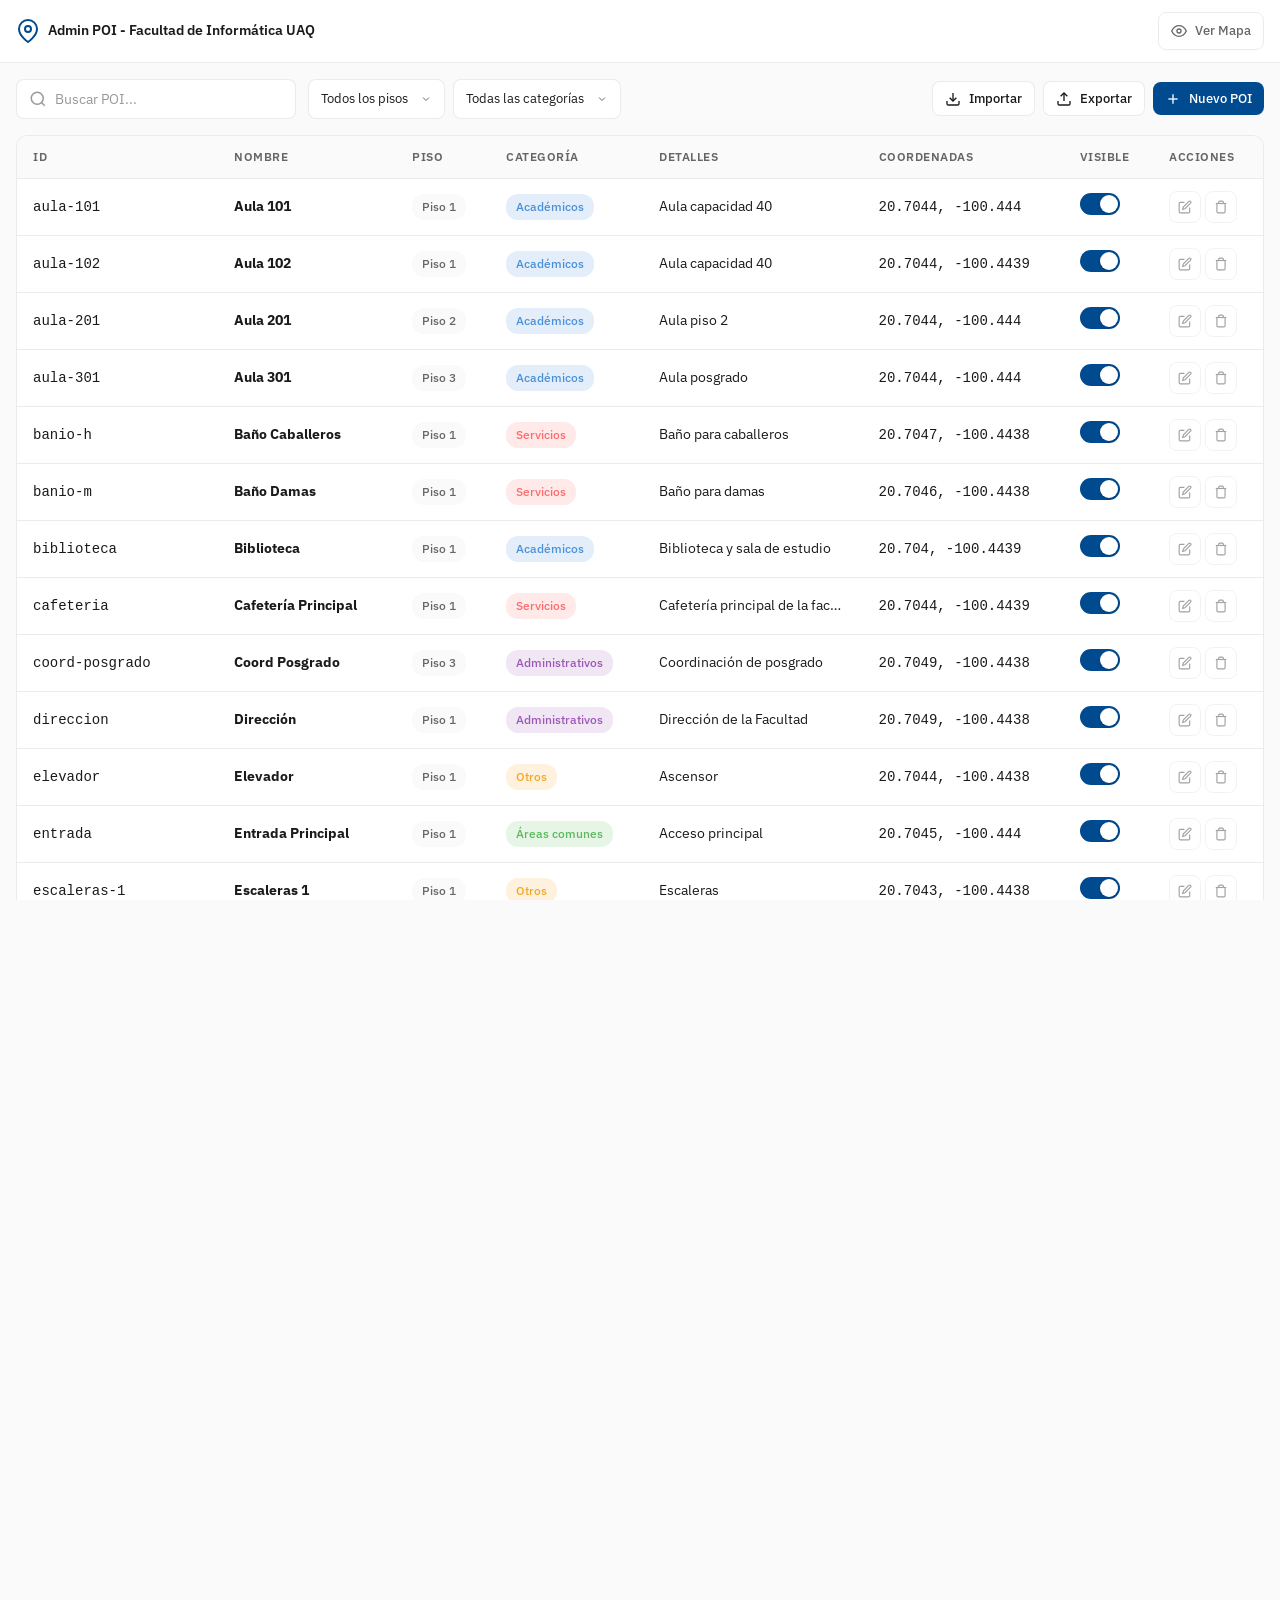
==== commit d4e4d0ae: "Final version" ====
--- a/admin.html
+++ b/admin.html
@@ -180,12 +180,12 @@
           
           <div class="admin-form-row">
             <div class="admin-form-group">
-              <label for="poiCoordX">Coordenada X *</label>
-              <input type="number" id="poiCoordX" required placeholder="0-800" min="0" max="800">
-            </div>
-            <div class="admin-form-group">
-              <label for="poiCoordY">Coordenada Y *</label>
-              <input type="number" id="poiCoordY" required placeholder="0-600" min="0" max="600">
+              <label for="poiCoordX">Latitud *</label>
+              <input type="number" id="poiCoordX" required step="any" placeholder="20.7044">
+            </div>
+            <div class="admin-form-group">
+              <label for="poiCoordY">Longitud *</label>
+              <input type="number" id="poiCoordY" required step="any" placeholder="-100.4438">
             </div>
           </div>
           
--- a/css/styles.css
+++ b/css/styles.css
@@ -9,9 +9,9 @@
   --text-secondary: #666666;
   --text-muted: #999999;
   --cat-servicios: #FF6B6B;
-  --cat-academicos: #4A90D9;
+  --cat-academicos: #2E5BFF;
   --cat-administrativos: #9B59B6;
-  --cat-comunes: #5CB85C;
+  --cat-comunes: #00A86B;
   --cat-otros: #F5A623;
   --surface: #FFFFFF;
   --border: rgba(0, 0, 0, 0.08);
@@ -35,9 +35,9 @@
   --font-mono: 'IBM Plex Mono', monospace;
   
   --z-map: 1;
-  --z-ui: 100;
-  --z-popup: 200;
-  --z-modal: 300;
+  --z-ui: 1000;
+  --z-popup: 2000;
+  --z-modal: 3000;
   
   --transition-fast: 150ms ease;
   --transition-normal: 250ms ease;
@@ -433,7 +433,7 @@
    ============================================ */
 
 .glossary {
-  position: absolute;
+  position: fixed;
   top: var(--space-4);
   left: var(--space-4);
   background: rgba(255, 255, 255, 0.98);
@@ -446,6 +446,7 @@
   max-width: 240px;
   pointer-events: auto;
   border: 1px solid rgba(0, 0, 0, 0.05);
+  z-index: var(--z-ui);
 }
 
 .glossary-header {
@@ -541,7 +542,7 @@
    ============================================ */
 
 .zoom-controls {
-  position: absolute;
+  position: fixed;
   bottom: var(--space-5);
   right: var(--space-4);
   display: flex;
